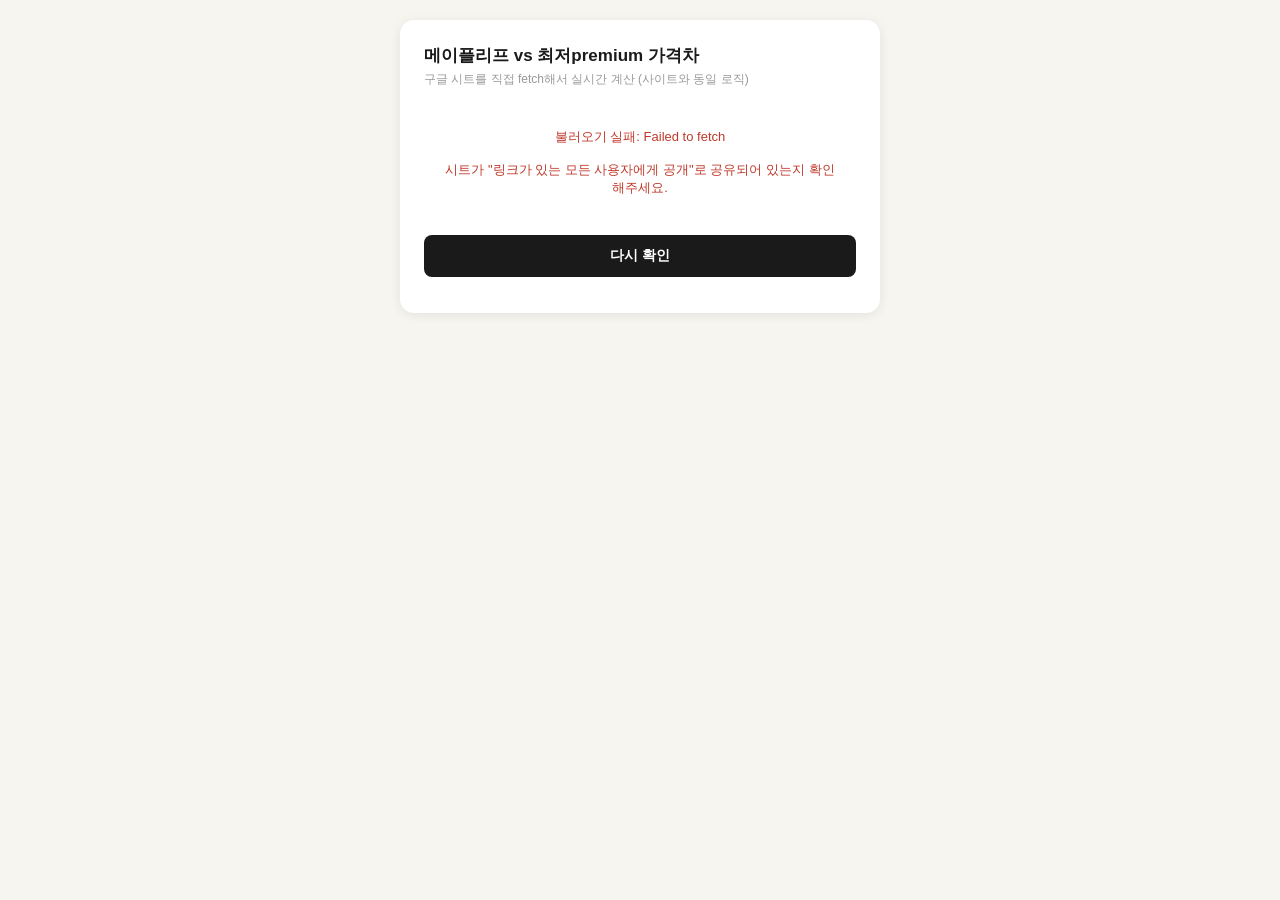
==== premium-check.html @ 4b61bf02 "add: 메이플 vs 최저premium 가격차 확인 도구 (독립 레포) - 메인 사이트(tpwhd8648-tech.github.io)와 완전 분리된 별도 계정/레포 - 구글 시트(" ====
<!DOCTYPE html>
<html lang="ko">
<head>
<meta charset="UTF-8">
<meta name="robots" content="noindex, nofollow">
<title>메이플 vs 최저premium 가격차 확인</title>
<style>
  * { box-sizing: border-box; }
  body {
    font-family: -apple-system, "Noto Sans KR", sans-serif;
    background: #f7f5f0;
    margin: 0;
    padding: 20px;
    color: #2a2a2a;
  }
  .card {
    max-width: 480px;
    margin: 0 auto;
    background: #fff;
    border-radius: 14px;
    box-shadow: 0 2px 12px rgba(0,0,0,0.08);
    padding: 24px;
  }
  h1 {
    font-size: 17px;
    margin: 0 0 4px;
    color: #1a1a1a;
  }
  .sub {
    font-size: 12px;
    color: #999;
    margin-bottom: 20px;
  }
  .row {
    display: flex;
    justify-content: space-between;
    align-items: center;
    padding: 12px 0;
    border-bottom: 1px solid #eee;
  }
  .row:last-child { border-bottom: none; }
  .label { font-size: 14px; color: #555; }
  .label .name { font-weight: 600; color: #1a1a1a; display: block; font-size: 15px; }
  .value { font-size: 16px; font-weight: 700; text-align: right; }
  .diff-box {
    margin-top: 18px;
    padding: 18px;
    background: linear-gradient(135deg, #C8A84B15, #C8A84B08);
    border: 1px solid #C8A84B40;
    border-radius: 10px;
    text-align: center;
  }
  .diff-box .diff-label { font-size: 13px; color: #8a7333; margin-bottom: 6px; }
  .diff-box .diff-value { font-size: 26px; font-weight: 800; color: #8a7333; }
  .diff-box .diff-premium { font-size: 12px; color: #a8935c; margin-top: 6px; }
  .refresh-btn {
    display: block;
    width: 100%;
    margin-top: 18px;
    padding: 12px;
    background: #1a1a1a;
    color: #fff;
    border: none;
    border-radius: 8px;
    font-size: 14px;
    font-weight: 600;
    cursor: pointer;
  }
  .refresh-btn:active { opacity: 0.7; }
  .refresh-btn:disabled { opacity: 0.5; }
  .status { text-align: center; font-size: 12px; color: #aaa; margin-top: 12px; }
  .error { color: #c0392b; text-align: center; padding: 20px; font-size: 13px; }
  .anomaly {
    margin-top: 10px;
    padding: 10px 12px;
    background: #fdecea;
    border: 1px solid #f5b7b1;
    border-radius: 8px;
    font-size: 12px;
    color: #a03020;
  }
</style>
</head>
<body>
  <div class="card" id="app">
    <h1>메이플리프 vs 최저premium 가격차</h1>
    <div class="sub">구글 시트를 직접 fetch해서 실시간 계산 (사이트와 동일 로직)</div>
    <div id="content">로딩 중...</div>
    <button class="refresh-btn" id="refreshBtn" onclick="load()">다시 확인</button>
    <div class="status" id="status"></div>
  </div>

<script>
const SHEET_ID = '1gMqKhtWwTAizoBGlrGDpm6sl5c6vmbotGzg3qXl16-w';

async function fetchSheetTab(tabName) {
  const url = `https://docs.google.com/spreadsheets/d/${SHEET_ID}/gviz/tq?tqx=out:json&sheet=${encodeURIComponent(tabName)}`;
  const res = await fetch(url);
  if (!res.ok) throw new Error(`시트 응답 오류 (${res.status})`);
  const text = await res.text();
  const match = text.match(/google\.visualization\.Query\.setResponse\(([\s\S]*?)\);/);
  if (!match) throw new Error('시트 응답 파싱 실패');
  return JSON.parse(match[1]);
}

function fmtWon(n) {
  return `₩${Math.round(n).toLocaleString()}`;
}

async function load() {
  const content = document.getElementById('content');
  const status = document.getElementById('status');
  const btn = document.getElementById('refreshBtn');
  btn.disabled = true;
  content.innerHTML = '로딩 중...';
  status.textContent = '';

  try {
    // 1) "상품" 탭 → 상품별 premium
    const productsJson = await fetchSheetTab('상품');
    const rows = productsJson.table.rows;
    const products = rows.map(r => {
      const c = r.c;
      return {
        name: c[0]?.v || '',
        brand: c[1]?.v || '',
        premium: parseFloat(c[3]?.v) || null,
      };
    }).filter(p => p.name && p.premium);

    if (!products.length) throw new Error('상품 데이터를 찾지 못함');

    // 2) "계산" 탭 → 금시세(USD) + 환율(KRW)
    const calcJson = await fetchSheetTab('계산');
    const calcRow = calcJson.table.rows[0].c;
    const goldPriceUsd = calcRow[0]?.v;
    const exchangeRate = calcRow[4]?.v;

    if (!goldPriceUsd || !exchangeRate) throw new Error('금시세/환율 데이터를 찾지 못함');

    const krwPerOz = goldPriceUsd * exchangeRate;

    // 3) 메이플리프 찾기
    const maple = products.find(p => p.name.includes('메이플'));
    // 4) 최저 premium 찾기
    const minProduct = products.reduce((min, p) => (p.premium < min.premium ? p : min), products[0]);

    if (!maple) throw new Error('메이플리프 상품을 시트에서 찾지 못함');

    const priceOf = (premium) => Math.round(krwPerOz * premium / 1000) * 1000;
    const maplePrice = priceOf(maple.premium);
    const minPrice = priceOf(minProduct.premium);
    const diff = maplePrice - minPrice;

    let anomalyHtml = '';
    // premium이 다른 상품들 평균에서 크게 벗어나면 이상치로 경고 (임시 오타 등 감지용)
    const avgPremium = products.reduce((s, p) => s + p.premium, 0) / products.length;
    if (maple.premium > avgPremium * 1.5) {
      anomalyHtml = `<div class="anomaly">⚠️ 메이플리프 premium(${maple.premium})이 전체 평균(${avgPremium.toFixed(3)})보다 눈에 띄게 높습니다. 시트 오타 여부를 확인해보세요.</div>`;
    }

    content.innerHTML = `
      <div class="row">
        <div class="label"><span class="name">${maple.name}</span>premium ${maple.premium}</div>
        <div class="value">${fmtWon(maplePrice)}</div>
      </div>
      <div class="row">
        <div class="label"><span class="name">${minProduct.name}</span>premium ${minProduct.premium} (최저)</div>
        <div class="value">${fmtWon(minPrice)}</div>
      </div>
      <div class="diff-box">
        <div class="diff-label">가격 차이</div>
        <div class="diff-value">${fmtWon(diff)}</div>
        <div class="diff-premium">premium 차이: ${(maple.premium - minProduct.premium).toFixed(3)}</div>
      </div>
      ${anomalyHtml}
    `;
    status.textContent = `금시세 $${Number(goldPriceUsd).toFixed(2)} × 환율 ${Number(exchangeRate).toLocaleString()}원 기준 · ${new Date().toLocaleTimeString('ko-KR')} 조회`;
  } catch (e) {
    content.innerHTML = `<div class="error">불러오기 실패: ${e.message}<br><br>시트가 "링크가 있는 모든 사용자에게 공개"로 공유되어 있는지 확인해주세요.</div>`;
  } finally {
    btn.disabled = false;
  }
}

load();
</script>
</body>
</html>
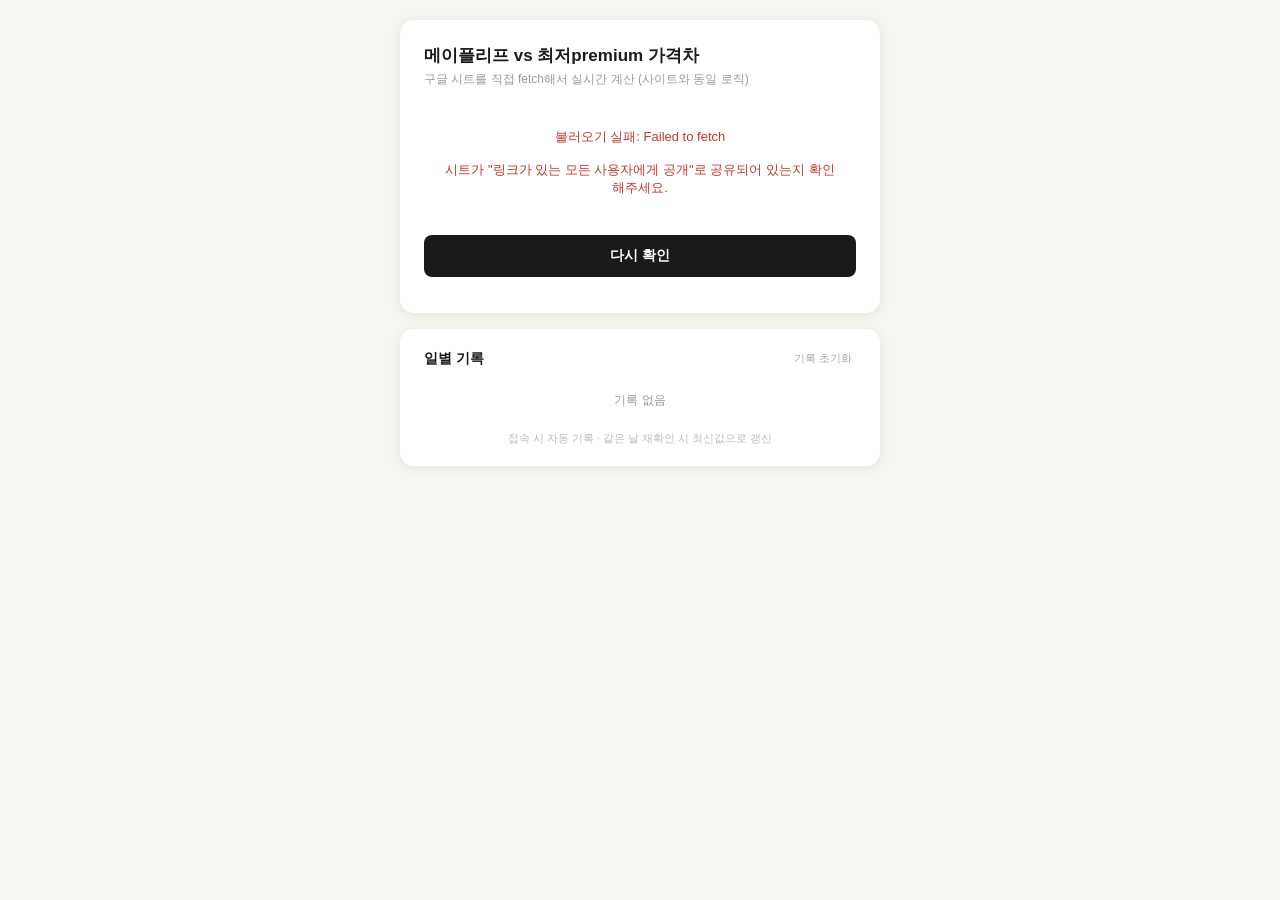
==== commit 3b640832: "premium-check: 일별 가격차 기록 기능 추가 (localStorage)" ====
--- a/premium-check.html
+++ b/premium-check.html
@@ -79,6 +79,78 @@
     font-size: 12px;
     color: #a03020;
   }
+  .history-section {
+    max-width: 480px;
+    margin: 16px auto 0;
+    background: #fff;
+    border-radius: 14px;
+    box-shadow: 0 2px 12px rgba(0,0,0,0.08);
+    padding: 20px 24px;
+  }
+  .history-header {
+    display: flex;
+    justify-content: space-between;
+    align-items: center;
+    margin-bottom: 12px;
+  }
+  .history-header h2 {
+    font-size: 14px;
+    margin: 0;
+    color: #1a1a1a;
+  }
+  .history-clear {
+    font-size: 11px;
+    color: #aaa;
+    background: none;
+    border: none;
+    cursor: pointer;
+    padding: 2px 4px;
+  }
+  .history-clear:active { opacity: 0.6; }
+  .history-empty {
+    font-size: 12px;
+    color: #999;
+    text-align: center;
+    padding: 12px 0;
+  }
+  table.history-table {
+    width: 100%;
+    border-collapse: collapse;
+    font-size: 12px;
+  }
+  table.history-table th {
+    text-align: right;
+    font-weight: 600;
+    color: #999;
+    padding: 6px 4px;
+    border-bottom: 1px solid #eee;
+    font-size: 11px;
+  }
+  table.history-table th:first-child { text-align: left; }
+  table.history-table td {
+    text-align: right;
+    padding: 7px 4px;
+    border-bottom: 1px solid #f2f2f2;
+    color: #333;
+  }
+  table.history-table td:first-child {
+    text-align: left;
+    color: #666;
+  }
+  table.history-table tr:last-child td { border-bottom: none; }
+  table.history-table td.diff-cell { font-weight: 700; color: #8a7333; }
+  .history-change {
+    font-size: 10px;
+    margin-left: 4px;
+  }
+  .history-change.up { color: #c0392b; }
+  .history-change.down { color: #2471a3; }
+  .history-note {
+    font-size: 11px;
+    color: #bbb;
+    margin-top: 10px;
+    text-align: center;
+  }
 </style>
 </head>
 <body>
@@ -90,6 +162,15 @@
     <div class="status" id="status"></div>
   </div>
 
+  <div class="history-section">
+    <div class="history-header">
+      <h2>일별 기록</h2>
+      <button class="history-clear" onclick="clearHistory()">기록 초기화</button>
+    </div>
+    <div id="historyContent"><div class="history-empty">기록 없음</div></div>
+    <div class="history-note">접속 시 자동 기록 · 같은 날 재확인 시 최신값으로 갱신</div>
+  </div>
+
 <script>
 const SHEET_ID = '1gMqKhtWwTAizoBGlrGDpm6sl5c6vmbotGzg3qXl16-w';
 
@@ -105,6 +186,90 @@
 
 function fmtWon(n) {
   return `₩${Math.round(n).toLocaleString()}`;
+}
+
+// ---- 일별 기록 (localStorage) ----
+const HISTORY_KEY = 'premiumCheckHistory';
+const HISTORY_MAX = 60; // 최대 보관 일수
+
+function todayKey() {
+  const d = new Date();
+  const y = d.getFullYear();
+  const m = String(d.getMonth() + 1).padStart(2, '0');
+  const day = String(d.getDate()).padStart(2, '0');
+  return `${y}-${m}-${day}`;
+}
+
+function loadHistory() {
+  try {
+    return JSON.parse(localStorage.getItem(HISTORY_KEY) || '[]');
+  } catch (e) {
+    return [];
+  }
+}
+
+function saveTodaySnapshot(entry) {
+  let history = loadHistory();
+  const key = todayKey();
+  const idx = history.findIndex(h => h.date === key);
+  const record = { date: key, ...entry };
+  if (idx >= 0) {
+    history[idx] = record;
+  } else {
+    history.push(record);
+  }
+  history.sort((a, b) => (a.date < b.date ? 1 : -1)); // 최신순
+  if (history.length > HISTORY_MAX) history = history.slice(0, HISTORY_MAX);
+  localStorage.setItem(HISTORY_KEY, JSON.stringify(history));
+  return history;
+}
+
+function clearHistory() {
+  if (!confirm('일별 기록을 모두 삭제할까요?')) return;
+  localStorage.removeItem(HISTORY_KEY);
+  renderHistory();
+}
+
+function renderHistory() {
+  const el = document.getElementById('historyContent');
+  const history = loadHistory();
+  if (!history.length) {
+    el.innerHTML = '<div class="history-empty">기록 없음</div>';
+    return;
+  }
+  const rows = history.map((h, i) => {
+    let changeHtml = '';
+    const prev = history[i + 1]; // 하루 전 (최신순 정렬이므로 다음 인덱스)
+    if (prev) {
+      const delta = h.diff - prev.diff;
+      if (delta !== 0) {
+        const cls = delta > 0 ? 'up' : 'down';
+        const arrow = delta > 0 ? '▲' : '▼';
+        changeHtml = `<span class="history-change ${cls}">${arrow}${fmtWon(Math.abs(delta))}</span>`;
+      }
+    }
+    const dateLabel = h.date.slice(5).replace('-', '/'); // MM/DD
+    return `
+      <tr>
+        <td>${dateLabel}</td>
+        <td>${fmtWon(h.maplePrice)}</td>
+        <td>${fmtWon(h.minPrice)}</td>
+        <td class="diff-cell">${fmtWon(h.diff)}${changeHtml}</td>
+      </tr>`;
+  }).join('');
+
+  el.innerHTML = `
+    <table class="history-table">
+      <thead>
+        <tr>
+          <th>날짜</th>
+          <th>메이플리프</th>
+          <th>최저가</th>
+          <th>가격차이</th>
+        </tr>
+      </thead>
+      <tbody>${rows}</tbody>
+    </table>`;
 }
 
 async function load() {
@@ -176,6 +341,15 @@
       ${anomalyHtml}
     `;
     status.textContent = `금시세 $${Number(goldPriceUsd).toFixed(2)} × 환율 ${Number(exchangeRate).toLocaleString()}원 기준 · ${new Date().toLocaleTimeString('ko-KR')} 조회`;
+
+    saveTodaySnapshot({
+      mapleName: maple.name,
+      maplePrice,
+      minName: minProduct.name,
+      minPrice,
+      diff,
+    });
+    renderHistory();
   } catch (e) {
     content.innerHTML = `<div class="error">불러오기 실패: ${e.message}<br><br>시트가 "링크가 있는 모든 사용자에게 공개"로 공유되어 있는지 확인해주세요.</div>`;
   } finally {
@@ -183,6 +357,7 @@
   }
 }
 
+renderHistory();
 load();
 </script>
 </body>
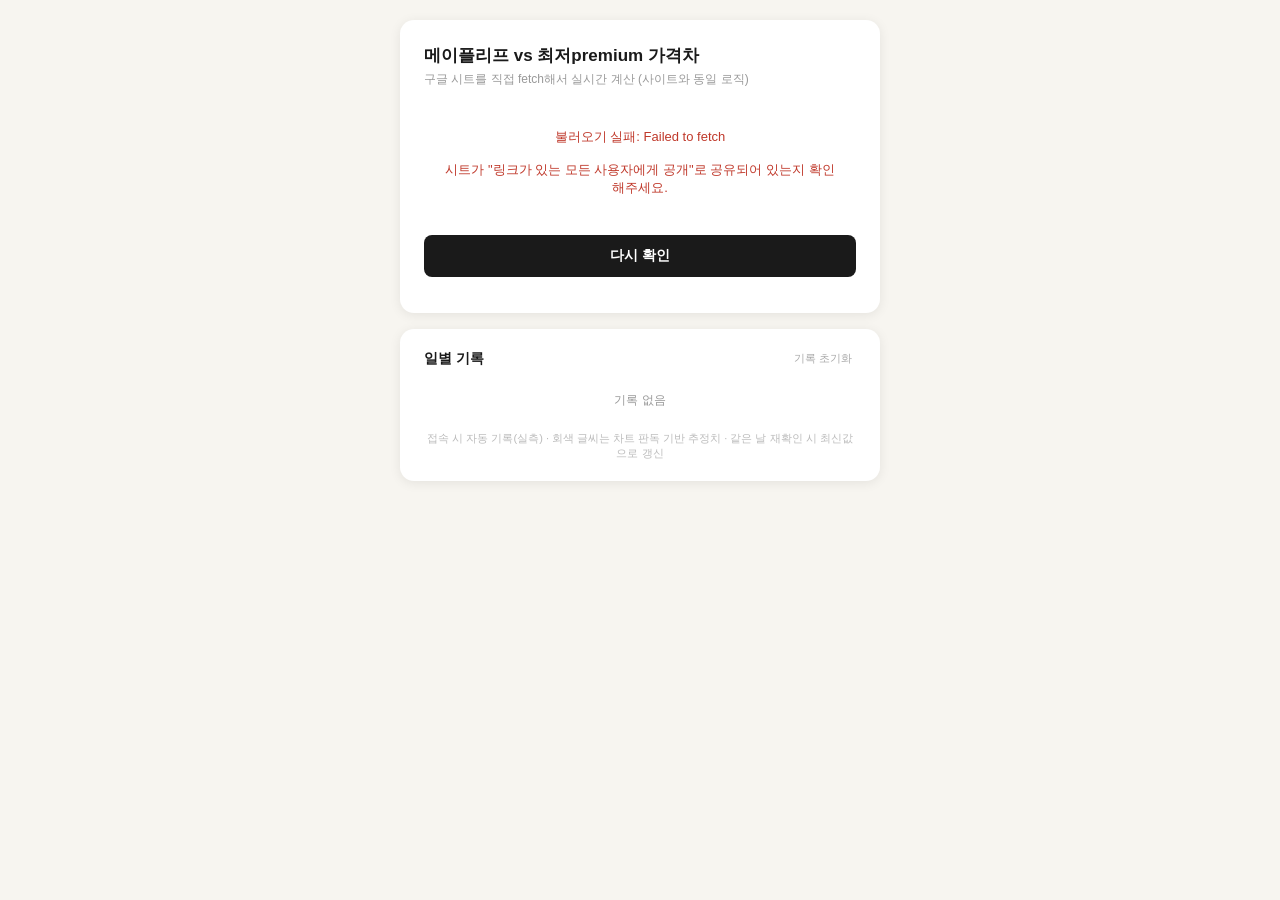
==== commit 15cb3d63: "premium-check: 차트 판독 기반 과거 기록 백필 추가 (Frankfurter 환율 연동)" ====
--- a/premium-check.html
+++ b/premium-check.html
@@ -139,6 +139,16 @@
   }
   table.history-table tr:last-child td { border-bottom: none; }
   table.history-table td.diff-cell { font-weight: 700; color: #8a7333; }
+  table.history-table tr.estimated td { color: #aaa; }
+  table.history-table tr.estimated td.diff-cell { color: #b5a06a; font-weight: 600; }
+  .est-badge {
+    font-size: 9px;
+    color: #bbb;
+    border: 1px solid #ddd;
+    border-radius: 4px;
+    padding: 1px 4px;
+    margin-left: 4px;
+  }
   .history-change {
     font-size: 10px;
     margin-left: 4px;
@@ -168,7 +178,7 @@
       <button class="history-clear" onclick="clearHistory()">기록 초기화</button>
     </div>
     <div id="historyContent"><div class="history-empty">기록 없음</div></div>
-    <div class="history-note">접속 시 자동 기록 · 같은 날 재확인 시 최신값으로 갱신</div>
+    <div class="history-note">접속 시 자동 기록(실측) · 회색 글씨는 차트 판독 기반 추정치 · 같은 날 재확인 시 최신값으로 갱신</div>
   </div>
 
 <script>
@@ -212,7 +222,7 @@
   let history = loadHistory();
   const key = todayKey();
   const idx = history.findIndex(h => h.date === key);
-  const record = { date: key, ...entry };
+  const record = { date: key, estimated: false, ...entry };
   if (idx >= 0) {
     history[idx] = record;
   } else {
@@ -222,6 +232,80 @@
   if (history.length > HISTORY_MAX) history = history.slice(0, HISTORY_MAX);
   localStorage.setItem(HISTORY_KEY, JSON.stringify(history));
   return history;
+}
+
+// ---- 과거 기록 백필 (차트 판독 금시세 + Frankfurter 실제 환율) ----
+// 아래 goldUsd 값은 사용자가 제공한 TradingView 차트(금현물/USD, OANDA, 1일봉) 스크린샷을
+// 눈으로 읽어 추정한 값입니다. 실측 데이터가 아니므로 오차(±50~100 수준)가 있을 수 있습니다.
+const CHART_ESTIMATES = [
+  { date: '2026-05-04', goldUsd: 4720 },
+  { date: '2026-05-11', goldUsd: 4650 },
+  { date: '2026-05-18', goldUsd: 4700 },
+  { date: '2026-05-25', goldUsd: 4600 },
+  { date: '2026-06-01', goldUsd: 4520 },
+  { date: '2026-06-08', goldUsd: 4460 },
+  { date: '2026-06-15', goldUsd: 4350 },
+  { date: '2026-06-22', goldUsd: 4280 },
+  { date: '2026-06-29', goldUsd: 4100 },
+  { date: '2026-07-06', goldUsd: 4090 },
+  { date: '2026-07-13', goldUsd: 4180 },
+  { date: '2026-07-20', goldUsd: 4050 },
+  { date: '2026-07-27', goldUsd: 4100 },
+];
+const BACKFILL_FLAG_KEY = 'premiumCheckBackfilledV1';
+
+async function fetchFrankfurterSeries(startDate, endDate) {
+  const url = `https://api.frankfurter.dev/v1/${startDate}..${endDate}?from=USD&to=KRW`;
+  const res = await fetch(url);
+  if (!res.ok) throw new Error(`환율 API 오류 (${res.status})`);
+  const json = await res.json();
+  return json.rates || {}; // { 'YYYY-MM-DD': { KRW: number }, ... }
+}
+
+// 목표 날짜에 정확히 데이터가 없으면(주말/공휴일) 가장 가까운 이전 영업일 환율 사용
+function findNearestRate(rates, targetDate) {
+  const dates = Object.keys(rates).sort();
+  let best = null;
+  for (const d of dates) {
+    if (d <= targetDate) best = d;
+    else break;
+  }
+  if (!best) best = dates[0];
+  return best ? rates[best].KRW : null;
+}
+
+async function backfillFromChart(mapleProduct, minProduct) {
+  if (localStorage.getItem(BACKFILL_FLAG_KEY)) return; // 이미 실행함
+  try {
+    const rates = await fetchFrankfurterSeries('2026-05-01', '2026-07-27');
+    let history = loadHistory();
+    const existingDates = new Set(history.map(h => h.date));
+
+    for (const est of CHART_ESTIMATES) {
+      if (existingDates.has(est.date)) continue; // 실측 기록이 있으면 건드리지 않음
+      const fx = findNearestRate(rates, est.date);
+      if (!fx) continue;
+      const krwPerOz = est.goldUsd * fx;
+      const priceOf = (premium) => Math.round(krwPerOz * premium / 1000) * 1000;
+      const maplePrice = priceOf(mapleProduct.premium);
+      const minPrice = priceOf(minProduct.premium);
+      history.push({
+        date: est.date,
+        estimated: true,
+        mapleName: mapleProduct.name,
+        maplePrice,
+        minName: minProduct.name,
+        minPrice,
+        diff: maplePrice - minPrice,
+      });
+    }
+    history.sort((a, b) => (a.date < b.date ? 1 : -1));
+    localStorage.setItem(HISTORY_KEY, JSON.stringify(history));
+    localStorage.setItem(BACKFILL_FLAG_KEY, '1');
+    renderHistory();
+  } catch (e) {
+    console.warn('백필 실패:', e.message);
+  }
 }
 
 function clearHistory() {
@@ -249,9 +333,10 @@
       }
     }
     const dateLabel = h.date.slice(5).replace('-', '/'); // MM/DD
+    const badge = h.estimated ? '<span class="est-badge">추정</span>' : '';
     return `
-      <tr>
-        <td>${dateLabel}</td>
+      <tr class="${h.estimated ? 'estimated' : ''}">
+        <td>${dateLabel}${badge}</td>
         <td>${fmtWon(h.maplePrice)}</td>
         <td>${fmtWon(h.minPrice)}</td>
         <td class="diff-cell">${fmtWon(h.diff)}${changeHtml}</td>
@@ -350,6 +435,7 @@
       diff,
     });
     renderHistory();
+    backfillFromChart(maple, minProduct);
   } catch (e) {
     content.innerHTML = `<div class="error">불러오기 실패: ${e.message}<br><br>시트가 "링크가 있는 모든 사용자에게 공개"로 공유되어 있는지 확인해주세요.</div>`;
   } finally {
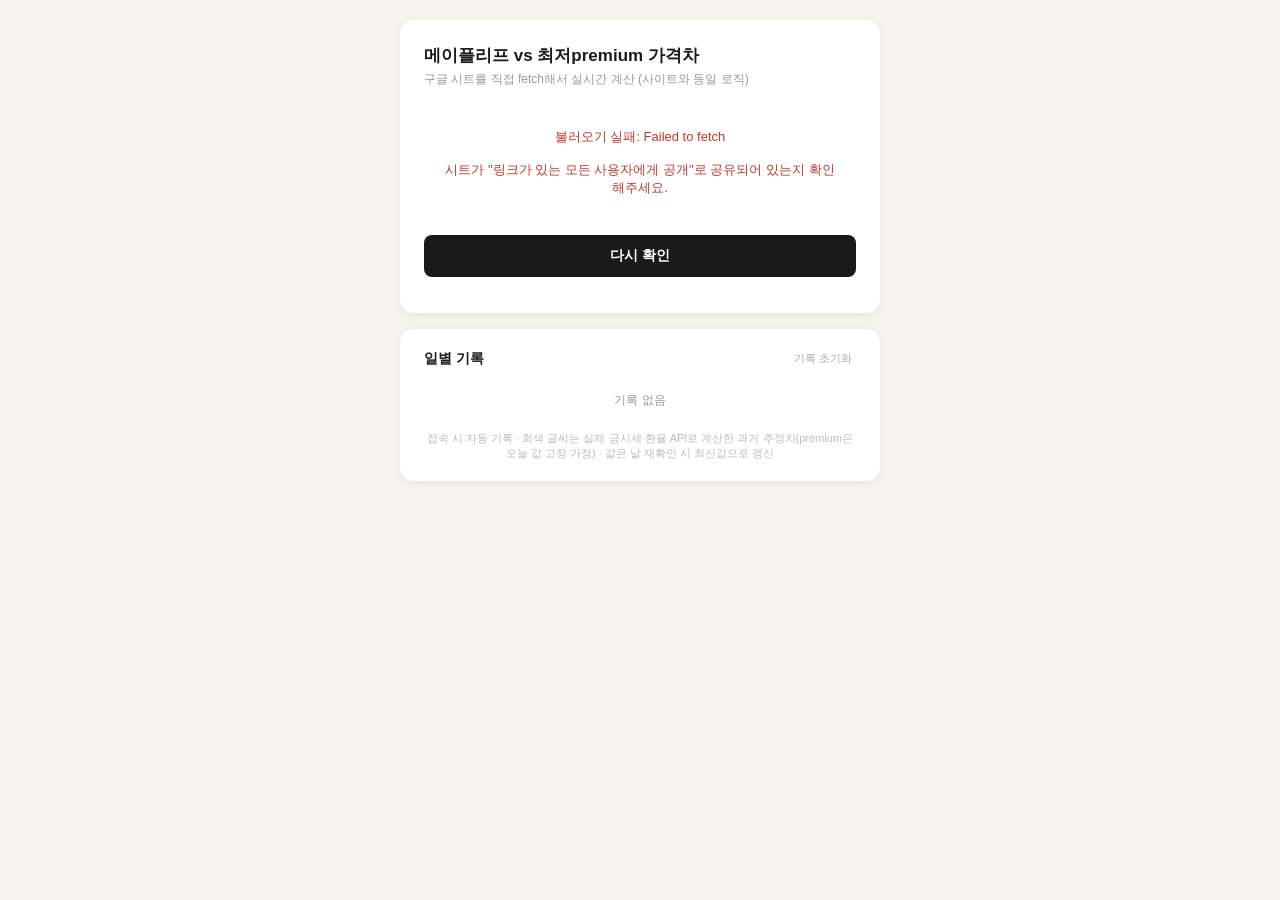
==== commit 4339b4ae: "premium-check: 차트 판독 대신 xaus.com 실제 금시세 API로 과거 기록 백필" ====
--- a/premium-check.html
+++ b/premium-check.html
@@ -178,7 +178,7 @@
       <button class="history-clear" onclick="clearHistory()">기록 초기화</button>
     </div>
     <div id="historyContent"><div class="history-empty">기록 없음</div></div>
-    <div class="history-note">접속 시 자동 기록(실측) · 회색 글씨는 차트 판독 기반 추정치 · 같은 날 재확인 시 최신값으로 갱신</div>
+    <div class="history-note">접속 시 자동 기록 · 회색 글씨는 실제 금시세·환율 API로 계산한 과거 추정치(premium은 오늘 값 고정 가정) · 같은 날 재확인 시 최신값으로 갱신</div>
   </div>
 
 <script>
@@ -234,25 +234,21 @@
   return history;
 }
 
-// ---- 과거 기록 백필 (차트 판독 금시세 + Frankfurter 실제 환율) ----
-// 아래 goldUsd 값은 사용자가 제공한 TradingView 차트(금현물/USD, OANDA, 1일봉) 스크린샷을
-// 눈으로 읽어 추정한 값입니다. 실측 데이터가 아니므로 오차(±50~100 수준)가 있을 수 있습니다.
-const CHART_ESTIMATES = [
-  { date: '2026-05-04', goldUsd: 4720 },
-  { date: '2026-05-11', goldUsd: 4650 },
-  { date: '2026-05-18', goldUsd: 4700 },
-  { date: '2026-05-25', goldUsd: 4600 },
-  { date: '2026-06-01', goldUsd: 4520 },
-  { date: '2026-06-08', goldUsd: 4460 },
-  { date: '2026-06-15', goldUsd: 4350 },
-  { date: '2026-06-22', goldUsd: 4280 },
-  { date: '2026-06-29', goldUsd: 4100 },
-  { date: '2026-07-06', goldUsd: 4090 },
-  { date: '2026-07-13', goldUsd: 4180 },
-  { date: '2026-07-20', goldUsd: 4050 },
-  { date: '2026-07-27', goldUsd: 4100 },
-];
-const BACKFILL_FLAG_KEY = 'premiumCheckBackfilledV1';
+// ---- 과거 기록 백필 (실제 API 두 개 조합) ----
+// 금시세: xaus.com /api/v1/history (키 불필요, CORS 오픈, 최대 5년 일봉)
+// 환율: Frankfurter /v1 시계열 (ECB 공식, 키 불필요)
+// 두 API 모두 실제 시장 데이터입니다. 다만 과거 시점의 premium(할증율)은
+// 오늘 시트 값으로 고정 가정하여 계산하므로, premium을 그 사이 조정한 적이 있다면
+// 그 구간의 정확도는 떨어집니다 → "추정" 뱃지로 구분 표시.
+const BACKFILL_FLAG_KEY = 'premiumCheckBackfilledV2';
+const BACKFILL_DAYS = 45; // 최근 며칠치를 백필할지
+
+async function fetchGoldHistory() {
+  const res = await fetch('https://xaus.com/api/v1/history');
+  if (!res.ok) throw new Error(`금시세 히스토리 API 오류 (${res.status})`);
+  const json = await res.json();
+  return json.points || []; // [{ d: 'YYYY-MM-DD', c, h, l }, ...]
+}
 
 async function fetchFrankfurterSeries(startDate, endDate) {
   const url = `https://api.frankfurter.dev/v1/${startDate}..${endDate}?from=USD&to=KRW`;
@@ -262,7 +258,7 @@
   return json.rates || {}; // { 'YYYY-MM-DD': { KRW: number }, ... }
 }
 
-// 목표 날짜에 정확히 데이터가 없으면(주말/공휴일) 가장 가까운 이전 영업일 환율 사용
+// 목표 날짜에 정확히 데이터가 없으면(주말/공휴일) 가장 가까운 이전 영업일 값 사용
 function findNearestRate(rates, targetDate) {
   const dates = Object.keys(rates).sort();
   let best = null;
@@ -274,23 +270,30 @@
   return best ? rates[best].KRW : null;
 }
 
-async function backfillFromChart(mapleProduct, minProduct) {
+async function backfillHistory(mapleProduct, minProduct) {
   if (localStorage.getItem(BACKFILL_FLAG_KEY)) return; // 이미 실행함
   try {
-    const rates = await fetchFrankfurterSeries('2026-05-01', '2026-07-27');
+    const goldPoints = await fetchGoldHistory();
+    if (!goldPoints.length) throw new Error('금시세 히스토리 비어있음');
+
+    const recentPoints = goldPoints.slice(-BACKFILL_DAYS);
+    const startDate = recentPoints[0].d;
+    const endDate = recentPoints[recentPoints.length - 1].d;
+    const rates = await fetchFrankfurterSeries(startDate, endDate);
+
     let history = loadHistory();
     const existingDates = new Set(history.map(h => h.date));
 
-    for (const est of CHART_ESTIMATES) {
-      if (existingDates.has(est.date)) continue; // 실측 기록이 있으면 건드리지 않음
-      const fx = findNearestRate(rates, est.date);
+    for (const point of recentPoints) {
+      if (existingDates.has(point.d)) continue; // 실측 기록이 있으면 건드리지 않음
+      const fx = findNearestRate(rates, point.d);
       if (!fx) continue;
-      const krwPerOz = est.goldUsd * fx;
+      const krwPerOz = point.c * fx;
       const priceOf = (premium) => Math.round(krwPerOz * premium / 1000) * 1000;
       const maplePrice = priceOf(mapleProduct.premium);
       const minPrice = priceOf(minProduct.premium);
       history.push({
-        date: est.date,
+        date: point.d,
         estimated: true,
         mapleName: mapleProduct.name,
         maplePrice,
@@ -435,7 +438,7 @@
       diff,
     });
     renderHistory();
-    backfillFromChart(maple, minProduct);
+    backfillHistory(maple, minProduct);
   } catch (e) {
     content.innerHTML = `<div class="error">불러오기 실패: ${e.message}<br><br>시트가 "링크가 있는 모든 사용자에게 공개"로 공유되어 있는지 확인해주세요.</div>`;
   } finally {
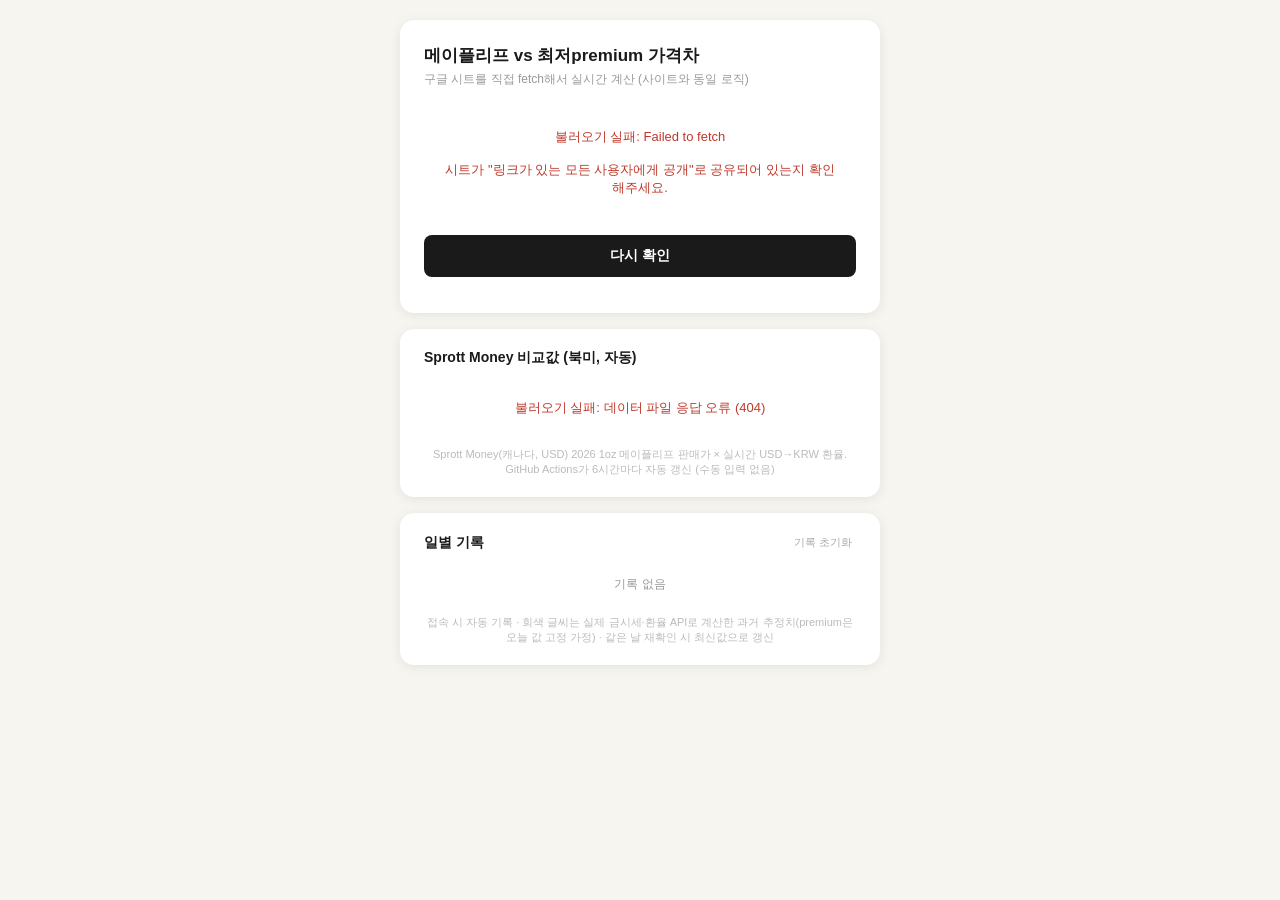
==== commit c7f8fd82: "feat: Sprott Money(북미) 가격 자동 스크래핑 + USD-KRW 환율 자동 비교값 추가 - truney.com은 Cloudflare 사람확인 챌린지로 자동화 불가능 " ====
--- a/premium-check.html
+++ b/premium-check.html
@@ -172,6 +172,14 @@
     <div class="status" id="status"></div>
   </div>
 
+  <div class="history-section" id="sprottCard">
+    <div class="history-header">
+      <h2>Sprott Money 비교값 (북미, 자동)</h2>
+    </div>
+    <div id="sprottContent"><div class="history-empty">불러오는 중...</div></div>
+    <div class="history-note">Sprott Money(캐나다, USD) 2026 1oz 메이플리프 판매가 × 실시간 USD→KRW 환율. GitHub Actions가 6시간마다 자동 갱신 (수동 입력 없음)</div>
+  </div>
+
   <div class="history-section">
     <div class="history-header">
       <h2>일별 기록</h2>
@@ -198,9 +206,56 @@
   return `₩${Math.round(n).toLocaleString()}`;
 }
 
+// ---- Sprott Money 비교값 (GitHub Actions가 6시간마다 자동 생성하는 JSON) ----
+let currentMaplePriceForCompare = null; // load()가 메이플리프 가격을 구하면 채워짐
+
+async function loadSprottCompare() {
+  const el = document.getElementById('sprottContent');
+  try {
+    // 캐시 방지용 타임스탬프 쿼리
+    const res = await fetch(`data/sprott-compare.json?t=${Date.now()}`);
+    if (!res.ok) throw new Error(`데이터 파일 응답 오류 (${res.status})`);
+    const data = await res.json();
+
+    if (!data.success) {
+      el.innerHTML = `<div class="error">Sprott 데이터 갱신 실패: ${data.error || '알 수 없는 오류'}<br>(마지막 시도: ${new Date(data.generatedAt).toLocaleString('ko-KR')})</div>`;
+      return;
+    }
+
+    const updatedAt = new Date(data.generatedAt).toLocaleString('ko-KR');
+    let diffHtml = '';
+    if (currentMaplePriceForCompare) {
+      const diff = currentMaplePriceForCompare - data.priceKrw;
+      const diffLabel = diff >= 0 ? '우리 사이트가 더 비쌈' : '우리 사이트가 더 저렴';
+      diffHtml = `
+        <div class="row">
+          <div class="label">가격 차이 (메이플 기준)</div>
+          <div class="value">${fmtWon(Math.abs(diff))}</div>
+        </div>
+        <div class="history-note" style="margin-top:0">${diffLabel}</div>
+      `;
+    }
+
+    el.innerHTML = `
+      <div class="row">
+        <div class="label"><span class="name">Sprott Money 판매가</span>$${data.priceUsd.toLocaleString()} USD</div>
+        <div class="value">${fmtWon(data.priceKrw)}</div>
+      </div>
+      <div class="row">
+        <div class="label">적용 환율 (USD→KRW)</div>
+        <div class="value">${Number(data.usdToKrw).toLocaleString(undefined, {maximumFractionDigits: 2})}</div>
+      </div>
+      ${diffHtml}
+      <div class="history-note" style="margin-top:8px">자동 갱신: ${updatedAt}</div>
+    `;
+  } catch (e) {
+    el.innerHTML = `<div class="error">불러오기 실패: ${e.message}</div>`;
+  }
+}
+
 // ---- 일별 기록 (localStorage) ----
 const HISTORY_KEY = 'premiumCheckHistory';
-const HISTORY_MAX = 60; // 최대 보관 일수
+const HISTORY_MAX = 95; // 최대 보관 일수
 
 function todayKey() {
   const d = new Date();
@@ -240,8 +295,8 @@
 // 두 API 모두 실제 시장 데이터입니다. 다만 과거 시점의 premium(할증율)은
 // 오늘 시트 값으로 고정 가정하여 계산하므로, premium을 그 사이 조정한 적이 있다면
 // 그 구간의 정확도는 떨어집니다 → "추정" 뱃지로 구분 표시.
-const BACKFILL_FLAG_KEY = 'premiumCheckBackfilledV2';
-const BACKFILL_DAYS = 45; // 최근 며칠치를 백필할지
+const BACKFILL_FLAG_KEY = 'premiumCheckBackfilledV3';
+const BACKFILL_DAYS = 90; // 최근 며칠치를 백필할지
 
 async function fetchGoldHistory() {
   const res = await fetch('https://xaus.com/api/v1/history');
@@ -439,6 +494,9 @@
     });
     renderHistory();
     backfillHistory(maple, minProduct);
+
+    currentMaplePriceForCompare = maplePrice;
+    loadSprottCompare();
   } catch (e) {
     content.innerHTML = `<div class="error">불러오기 실패: ${e.message}<br><br>시트가 "링크가 있는 모든 사용자에게 공개"로 공유되어 있는지 확인해주세요.</div>`;
   } finally {
@@ -448,6 +506,7 @@
 
 renderHistory();
 load();
+loadSprottCompare(); // 메이플 가격 계산과 무관하게 우선 1회 표시 (성공 시 load()에서 차액 포함해 재렌더링)
 </script>
 </body>
 </html>
